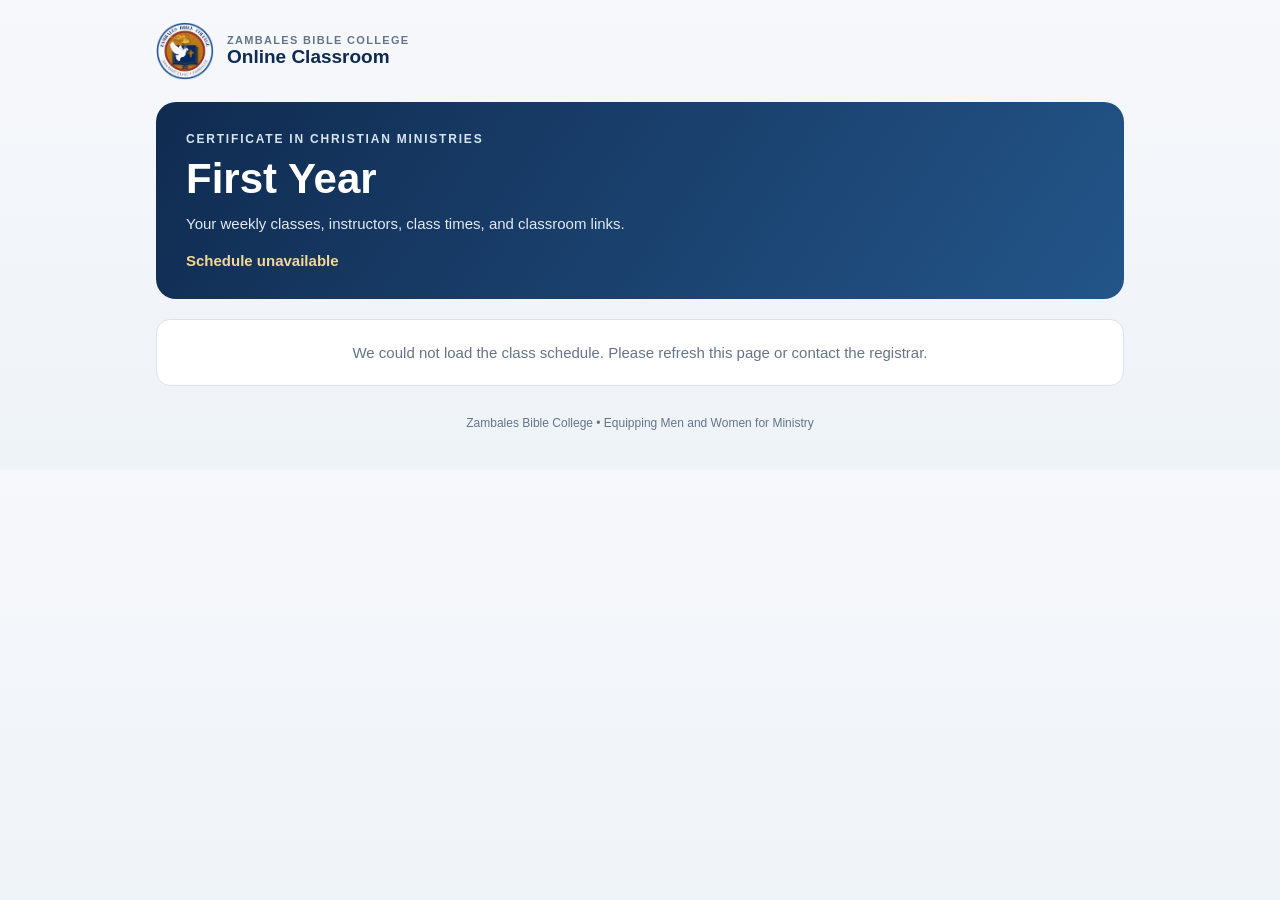
==== first-year/index.html @ dbc5b754 "Add separate CCM student schedule page" ====
<!doctype html>
<html lang="en"><head><meta charset="utf-8"><meta name="viewport" content="width=device-width,initial-scale=1"><meta name="theme-color" content="#102b50"><title>First Year | Zambales Bible College</title><style>
:root{--navy:#102b50;--blue:#2864a5;--gold:#d5aa4b;--bg:#f3f6fa;--ink:#182538;--muted:#65748a;--line:#dce3ec}*{box-sizing:border-box}body{margin:0;background:linear-gradient(180deg,#f6f8fb,#eef3f8);font:15px Arial,sans-serif;color:var(--ink)}.wrap{max-width:1000px;margin:auto;padding:22px 16px 40px}.brand{display:flex;align-items:center;gap:13px;margin-bottom:22px}.brand img{width:58px;height:58px;object-fit:contain}.brand small{display:block;color:var(--muted);letter-spacing:.12em;text-transform:uppercase;font-weight:bold;font-size:11px}.brand strong{font-size:19px;color:var(--navy)}.hero{padding:30px;border-radius:20px;background:linear-gradient(125deg,#102b50,#235589);color:white}.hero .eyebrow{color:#d8e4f1;font-size:12px;letter-spacing:.15em;text-transform:uppercase;font-weight:bold}.hero h1{font-size:clamp(27px,5vw,42px);margin:9px 0}.hero p{color:#e1eaf3;line-height:1.6;margin:0}.meta{margin-top:16px;color:#f3d995;font-weight:bold}.day{margin-top:24px}.day h2{font-size:16px;color:var(--blue);text-transform:uppercase;letter-spacing:.12em}.classes{display:grid;grid-template-columns:repeat(2,minmax(0,1fr));gap:13px}.card{background:white;border:1px solid var(--line);border-radius:16px;padding:19px;box-shadow:0 8px 24px #102b500b}.card h3{margin:9px 0 6px;color:var(--navy);font-size:19px}.card p{margin:5px 0;color:var(--muted);line-height:1.5}.tag{display:inline-block;border-radius:30px;padding:5px 9px;background:#edf2f8;color:#254b75;font-size:11px;font-weight:bold}.time{font-weight:bold;color:var(--navy)!important;margin-top:12px!important}.join{display:block;margin-top:15px;background:var(--blue);color:white;text-decoration:none;text-align:center;padding:12px;border-radius:10px;font-weight:bold}.join.discord{background:#5865f2}.empty,.error{margin-top:20px;background:white;border:1px solid var(--line);border-radius:14px;padding:24px;color:var(--muted);text-align:center}.foot{text-align:center;color:var(--muted);font-size:12px;margin-top:30px}@media(max-width:650px){.classes{grid-template-columns:1fr}.hero{padding:23px}}
</style></head><body><main class="wrap"><div class="brand"><img src="../zbc-logo.png" alt="ZBC logo"><div><small>Zambales Bible College</small><strong>Online Classroom</strong></div></div><section class="hero"><div class="eyebrow">Certificate in Christian Ministries</div><h1>First Year</h1><p>Your weekly classes, instructors, class times, and classroom links.</p><div class="meta" id="year">Loading published schedule…</div></section><div id="content"><div class="empty">Loading your classes…</div></div><div class="foot">Zambales Bible College • Equipping Men and Women for Ministry</div></main><script>
const API="https://script.google.com/macros/s/AKfycbwOlXfCyvZQij6HZbV_InWpzK9HAzGDqfuAe1gRzCd4sul8rWANbKfItZOpfib8DpHWfg/exec",LEVEL="first-year";
function esc(s){return String(s==null?'':s).replace(/[&<>"']/g,function(c){return {'&':'&amp;','<':'&lt;','>':'&gt;','"':'&quot;',"'":'&#39;'}[c]})}
function render(data){document.getElementById('year').textContent=data.academicYear?'Academic Year '+data.academicYear:'Published class schedule';const rows=data.classes||[];if(!rows.length){document.getElementById('content').innerHTML='<div class="empty">No published classes are available yet. Please check again later or contact the registrar.</div>';return}const days=['Monday','Tuesday','Wednesday','Thursday','Friday','Saturday','Sunday'];let html='';days.forEach(function(day){const items=rows.filter(function(x){return String(x.day).toLowerCase()===day.toLowerCase()});if(!items.length)return;html+='<section class="day"><h2>'+day+'</h2><div class="classes">'+items.map(function(x){const platform=String(x.platform||'Zoom');const link=String(x.link||'');return '<article class="card"><span class="tag">'+esc(platform)+'</span><h3>'+esc(x.subject)+'</h3><p>'+esc(x.instructor)+'</p>'+(x.units?'<p>'+esc(x.units)+' units</p>':'')+'<p class="time">'+esc(x.classTime||'Time to be announced')+' • Philippine Time</p>'+(link?'<a class="join '+(platform.toLowerCase()==='discord'?'discord':'')+'" href="'+esc(link)+'" target="_blank" rel="noopener"> '+(platform.toLowerCase()==='discord'?'Open Discord Classroom':'Join Zoom Class')+' </a>':'<p class="empty">Classroom link will be posted by the registrar.</p>')+'</article>'}).join('')+'</div></section>'});document.getElementById('content').innerHTML=html||'<div class="empty">No classes have been added for this year level.</div>'}
fetch(API+'?student='+encodeURIComponent(LEVEL),{cache:'no-store'}).then(function(r){if(!r.ok)throw new Error('Unable to load schedule');return r.json()}).then(function(d){if(!d.ok)throw new Error('Schedule unavailable');render(d)}).catch(function(e){document.getElementById('content').innerHTML='<div class="error">We could not load the class schedule. Please refresh this page or contact the registrar.</div>';document.getElementById('year').textContent='Schedule unavailable';console.error(e)});
</script></body></html>
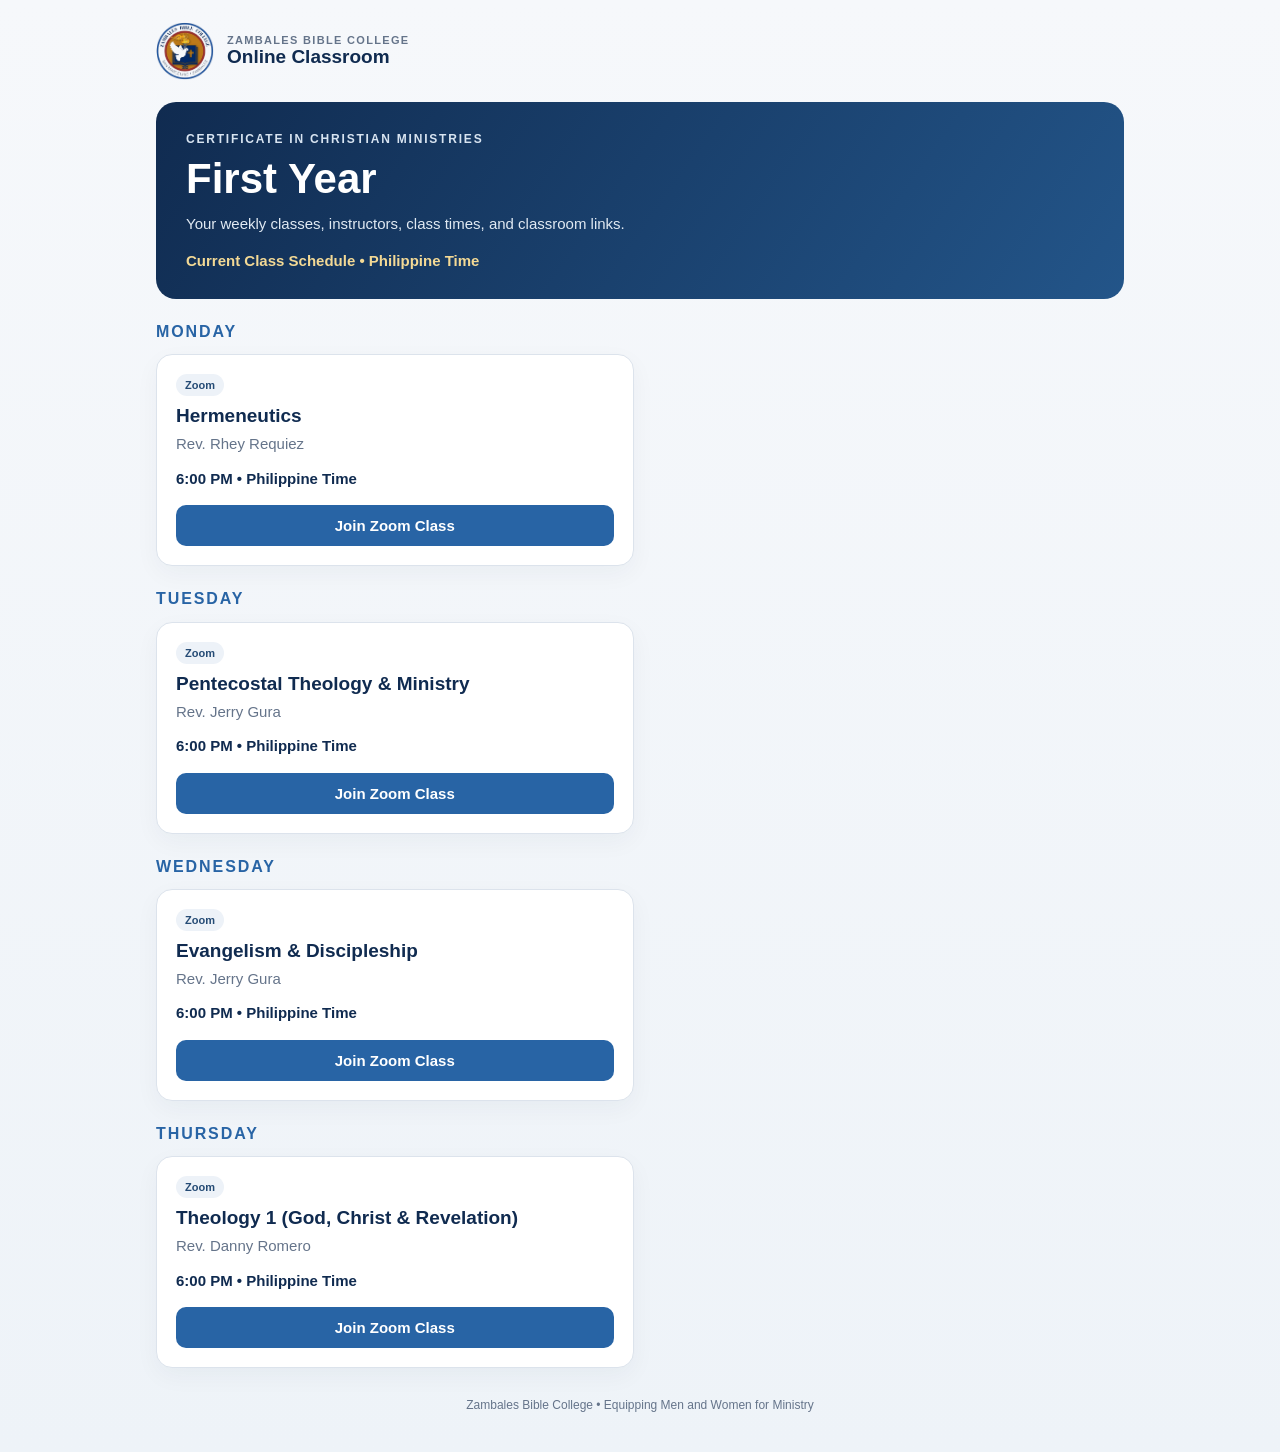
==== commit 9379f656: "Replace First Year CMS schedule with static online class timetable" ====
--- a/first-year/index.html
+++ b/first-year/index.html
@@ -2,8 +2,22 @@
 <html lang="en"><head><meta charset="utf-8"><meta name="viewport" content="width=device-width,initial-scale=1"><meta name="theme-color" content="#102b50"><title>First Year | Zambales Bible College</title><style>
 :root{--navy:#102b50;--blue:#2864a5;--gold:#d5aa4b;--bg:#f3f6fa;--ink:#182538;--muted:#65748a;--line:#dce3ec}*{box-sizing:border-box}body{margin:0;background:linear-gradient(180deg,#f6f8fb,#eef3f8);font:15px Arial,sans-serif;color:var(--ink)}.wrap{max-width:1000px;margin:auto;padding:22px 16px 40px}.brand{display:flex;align-items:center;gap:13px;margin-bottom:22px}.brand img{width:58px;height:58px;object-fit:contain}.brand small{display:block;color:var(--muted);letter-spacing:.12em;text-transform:uppercase;font-weight:bold;font-size:11px}.brand strong{font-size:19px;color:var(--navy)}.hero{padding:30px;border-radius:20px;background:linear-gradient(125deg,#102b50,#235589);color:white}.hero .eyebrow{color:#d8e4f1;font-size:12px;letter-spacing:.15em;text-transform:uppercase;font-weight:bold}.hero h1{font-size:clamp(27px,5vw,42px);margin:9px 0}.hero p{color:#e1eaf3;line-height:1.6;margin:0}.meta{margin-top:16px;color:#f3d995;font-weight:bold}.day{margin-top:24px}.day h2{font-size:16px;color:var(--blue);text-transform:uppercase;letter-spacing:.12em}.classes{display:grid;grid-template-columns:repeat(2,minmax(0,1fr));gap:13px}.card{background:white;border:1px solid var(--line);border-radius:16px;padding:19px;box-shadow:0 8px 24px #102b500b}.card h3{margin:9px 0 6px;color:var(--navy);font-size:19px}.card p{margin:5px 0;color:var(--muted);line-height:1.5}.tag{display:inline-block;border-radius:30px;padding:5px 9px;background:#edf2f8;color:#254b75;font-size:11px;font-weight:bold}.time{font-weight:bold;color:var(--navy)!important;margin-top:12px!important}.join{display:block;margin-top:15px;background:var(--blue);color:white;text-decoration:none;text-align:center;padding:12px;border-radius:10px;font-weight:bold}.join.discord{background:#5865f2}.empty,.error{margin-top:20px;background:white;border:1px solid var(--line);border-radius:14px;padding:24px;color:var(--muted);text-align:center}.foot{text-align:center;color:var(--muted);font-size:12px;margin-top:30px}@media(max-width:650px){.classes{grid-template-columns:1fr}.hero{padding:23px}}
 </style></head><body><main class="wrap"><div class="brand"><img src="../zbc-logo.png" alt="ZBC logo"><div><small>Zambales Bible College</small><strong>Online Classroom</strong></div></div><section class="hero"><div class="eyebrow">Certificate in Christian Ministries</div><h1>First Year</h1><p>Your weekly classes, instructors, class times, and classroom links.</p><div class="meta" id="year">Loading published schedule…</div></section><div id="content"><div class="empty">Loading your classes…</div></div><div class="foot">Zambales Bible College • Equipping Men and Women for Ministry</div></main><script>
-const API="https://script.google.com/macros/s/AKfycbwOlXfCyvZQij6HZbV_InWpzK9HAzGDqfuAe1gRzCd4sul8rWANbKfItZOpfib8DpHWfg/exec",LEVEL="first-year";
+const LEVEL="First Year";
+const CLASSES=[{"day":"Monday","subject":"Hermeneutics","instructor":"Rev. Rhey Requiez","platform":"Zoom","classTime":"6:00 PM","link":"https://us02web.zoom.us/j/87439250167?pwd=MCfhDurJmrbz8yOmsdpg41OglLHf7n.1"},{"day":"Tuesday","subject":"Pentecostal Theology & Ministry","instructor":"Rev. Jerry Gura","platform":"Zoom","classTime":"6:00 PM","link":"https://zoom.us/j/96587285955?pwd=FEJyfL1feZ4Ui2o5iViJJ268tJYG01.1"},{"day":"Wednesday","subject":"Evangelism & Discipleship","instructor":"Rev. Jerry Gura","platform":"Zoom","classTime":"6:00 PM","link":"https://zoom.us/j/96587285955?pwd=FEJyfL1feZ4Ui2o5iViJJ268tJYG01.1"},{"day":"Thursday","subject":"Theology 1 (God, Christ & Revelation)","instructor":"Rev. Danny Romero","platform":"Zoom","classTime":"6:00 PM","link":"https://zoom.us/j/91571589147?pwd=jGpkKw3KY91X7jIM3Y9CMgdiM0b8O2.1#success"}];
 function esc(s){return String(s==null?'':s).replace(/[&<>"']/g,function(c){return {'&':'&amp;','<':'&lt;','>':'&gt;','"':'&quot;',"'":'&#39;'}[c]})}
-function render(data){document.getElementById('year').textContent=data.academicYear?'Academic Year '+data.academicYear:'Published class schedule';const rows=data.classes||[];if(!rows.length){document.getElementById('content').innerHTML='<div class="empty">No published classes are available yet. Please check again later or contact the registrar.</div>';return}const days=['Monday','Tuesday','Wednesday','Thursday','Friday','Saturday','Sunday'];let html='';days.forEach(function(day){const items=rows.filter(function(x){return String(x.day).toLowerCase()===day.toLowerCase()});if(!items.length)return;html+='<section class="day"><h2>'+day+'</h2><div class="classes">'+items.map(function(x){const platform=String(x.platform||'Zoom');const link=String(x.link||'');return '<article class="card"><span class="tag">'+esc(platform)+'</span><h3>'+esc(x.subject)+'</h3><p>'+esc(x.instructor)+'</p>'+(x.units?'<p>'+esc(x.units)+' units</p>':'')+'<p class="time">'+esc(x.classTime||'Time to be announced')+' • Philippine Time</p>'+(link?'<a class="join '+(platform.toLowerCase()==='discord'?'discord':'')+'" href="'+esc(link)+'" target="_blank" rel="noopener"> '+(platform.toLowerCase()==='discord'?'Open Discord Classroom':'Join Zoom Class')+' </a>':'<p class="empty">Classroom link will be posted by the registrar.</p>')+'</article>'}).join('')+'</div></section>'});document.getElementById('content').innerHTML=html||'<div class="empty">No classes have been added for this year level.</div>'}
-fetch(API+'?student='+encodeURIComponent(LEVEL),{cache:'no-store'}).then(function(r){if(!r.ok)throw new Error('Unable to load schedule');return r.json()}).then(function(d){if(!d.ok)throw new Error('Schedule unavailable');render(d)}).catch(function(e){document.getElementById('content').innerHTML='<div class="error">We could not load the class schedule. Please refresh this page or contact the registrar.</div>';document.getElementById('year').textContent='Schedule unavailable';console.error(e)});
+function render(){
+  document.getElementById('year').textContent='Current Class Schedule • Philippine Time';
+  const days=['Monday','Tuesday','Wednesday','Thursday','Friday','Saturday','Sunday'];
+  let html='';
+  days.forEach(function(day){
+    const items=CLASSES.filter(function(x){return x.day===day});
+    if(!items.length)return;
+    html+='<section class="day"><h2>'+day+'</h2><div class="classes">'+items.map(function(x){
+      const platform=String(x.platform||'Zoom');
+      return '<article class="card"><span class="tag">'+esc(platform)+'</span><h3>'+esc(x.subject)+'</h3><p>'+esc(x.instructor)+'</p><p class="time">'+esc(x.classTime)+' • Philippine Time</p><a class="join '+(platform.toLowerCase()==='discord'?'discord':'')+'" href="'+esc(x.link)+'" target="_blank" rel="noopener">'+(platform.toLowerCase()==='discord'?'Open Discord Classroom':'Join Zoom Class')+'</a></article>';
+    }).join('')+'</div></section>';
+  });
+  document.getElementById('content').innerHTML=html||'<div class="empty">No classes are listed.</div>';
+}
+render();
 </script></body></html>
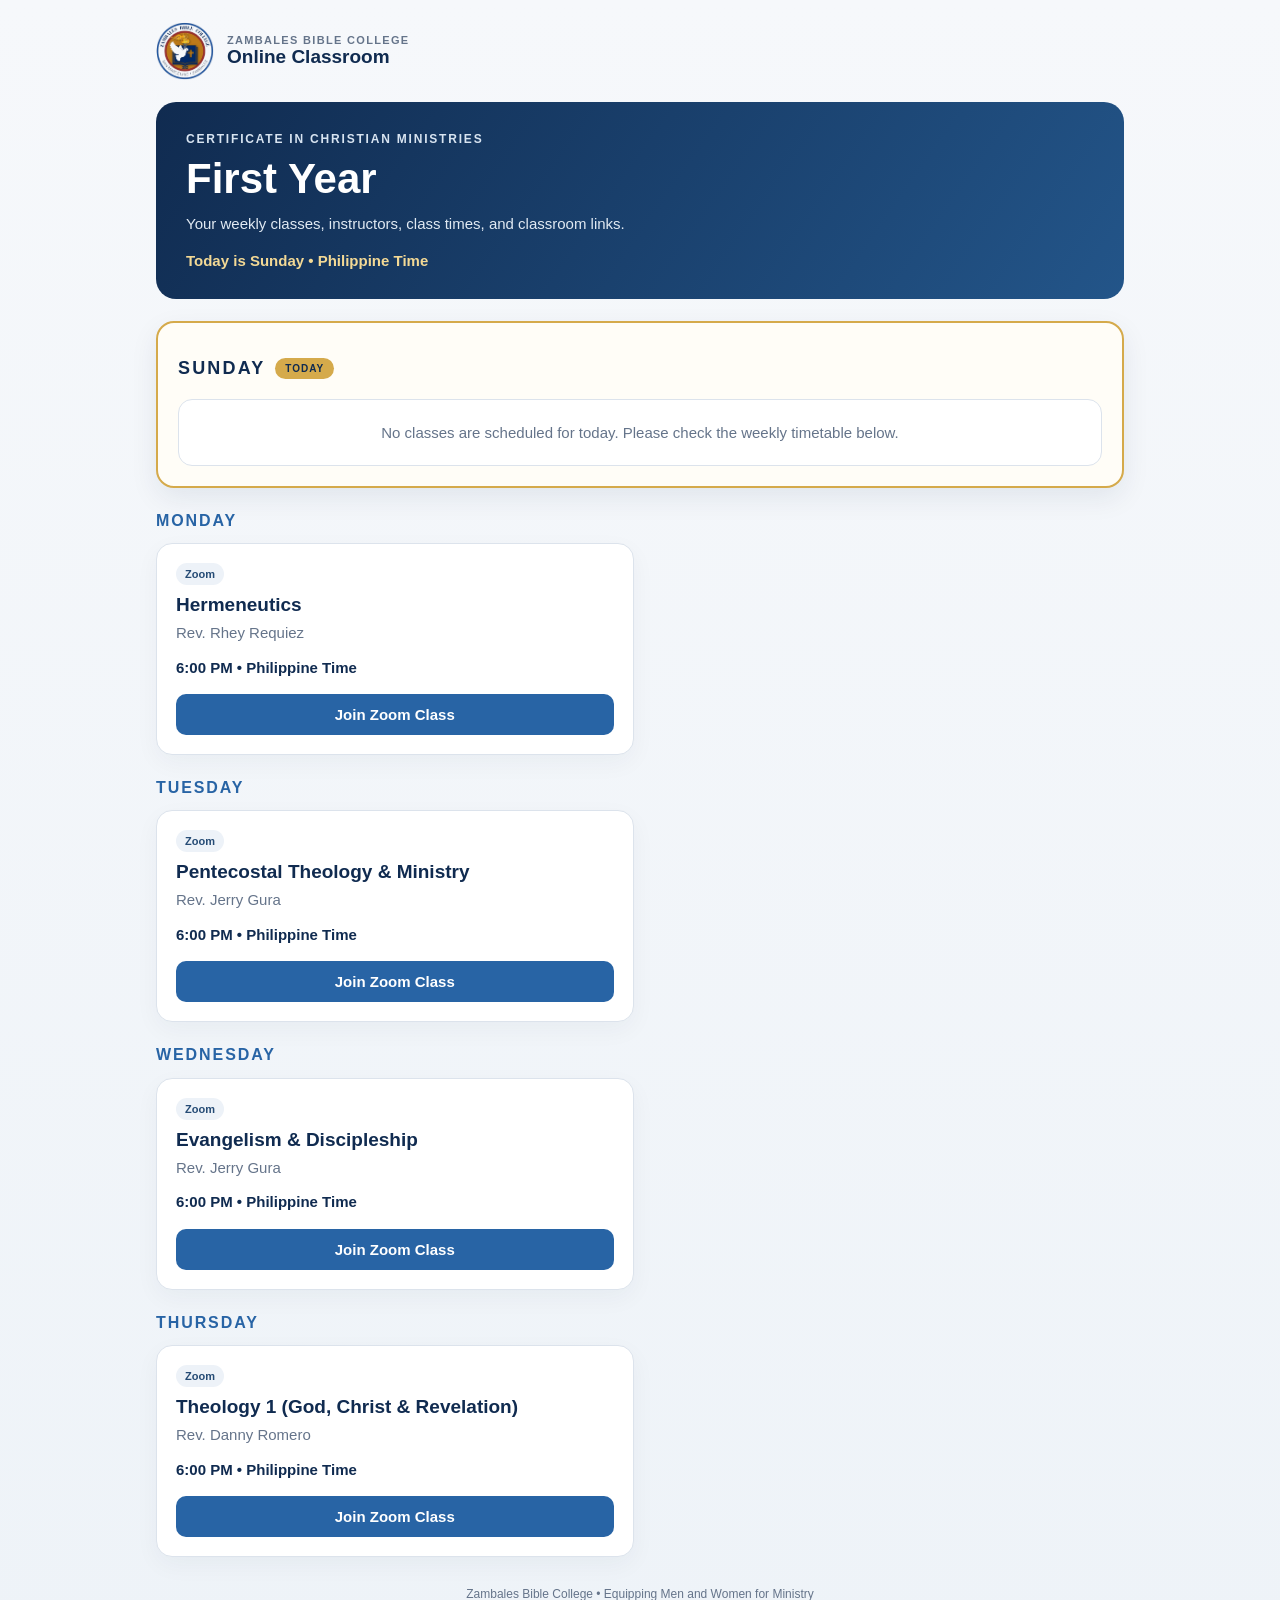
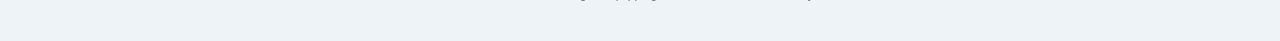
==== commit 6e5b4d27: "Highlight today's classes at top of student timetable" ====
--- a/first-year/index.html
+++ b/first-year/index.html
@@ -1,18 +1,23 @@
 <!doctype html>
 <html lang="en"><head><meta charset="utf-8"><meta name="viewport" content="width=device-width,initial-scale=1"><meta name="theme-color" content="#102b50"><title>First Year | Zambales Bible College</title><style>
-:root{--navy:#102b50;--blue:#2864a5;--gold:#d5aa4b;--bg:#f3f6fa;--ink:#182538;--muted:#65748a;--line:#dce3ec}*{box-sizing:border-box}body{margin:0;background:linear-gradient(180deg,#f6f8fb,#eef3f8);font:15px Arial,sans-serif;color:var(--ink)}.wrap{max-width:1000px;margin:auto;padding:22px 16px 40px}.brand{display:flex;align-items:center;gap:13px;margin-bottom:22px}.brand img{width:58px;height:58px;object-fit:contain}.brand small{display:block;color:var(--muted);letter-spacing:.12em;text-transform:uppercase;font-weight:bold;font-size:11px}.brand strong{font-size:19px;color:var(--navy)}.hero{padding:30px;border-radius:20px;background:linear-gradient(125deg,#102b50,#235589);color:white}.hero .eyebrow{color:#d8e4f1;font-size:12px;letter-spacing:.15em;text-transform:uppercase;font-weight:bold}.hero h1{font-size:clamp(27px,5vw,42px);margin:9px 0}.hero p{color:#e1eaf3;line-height:1.6;margin:0}.meta{margin-top:16px;color:#f3d995;font-weight:bold}.day{margin-top:24px}.day h2{font-size:16px;color:var(--blue);text-transform:uppercase;letter-spacing:.12em}.classes{display:grid;grid-template-columns:repeat(2,minmax(0,1fr));gap:13px}.card{background:white;border:1px solid var(--line);border-radius:16px;padding:19px;box-shadow:0 8px 24px #102b500b}.card h3{margin:9px 0 6px;color:var(--navy);font-size:19px}.card p{margin:5px 0;color:var(--muted);line-height:1.5}.tag{display:inline-block;border-radius:30px;padding:5px 9px;background:#edf2f8;color:#254b75;font-size:11px;font-weight:bold}.time{font-weight:bold;color:var(--navy)!important;margin-top:12px!important}.join{display:block;margin-top:15px;background:var(--blue);color:white;text-decoration:none;text-align:center;padding:12px;border-radius:10px;font-weight:bold}.join.discord{background:#5865f2}.empty,.error{margin-top:20px;background:white;border:1px solid var(--line);border-radius:14px;padding:24px;color:var(--muted);text-align:center}.foot{text-align:center;color:var(--muted);font-size:12px;margin-top:30px}@media(max-width:650px){.classes{grid-template-columns:1fr}.hero{padding:23px}}
+:root{--navy:#102b50;--blue:#2864a5;--gold:#d5aa4b;--bg:#f3f6fa;--ink:#182538;--muted:#65748a;--line:#dce3ec}*{box-sizing:border-box}body{margin:0;background:linear-gradient(180deg,#f6f8fb,#eef3f8);font:15px Arial,sans-serif;color:var(--ink)}.wrap{max-width:1000px;margin:auto;padding:22px 16px 40px}.brand{display:flex;align-items:center;gap:13px;margin-bottom:22px}.brand img{width:58px;height:58px;object-fit:contain}.brand small{display:block;color:var(--muted);letter-spacing:.12em;text-transform:uppercase;font-weight:bold;font-size:11px}.brand strong{font-size:19px;color:var(--navy)}.hero{padding:30px;border-radius:20px;background:linear-gradient(125deg,#102b50,#235589);color:white}.hero .eyebrow{color:#d8e4f1;font-size:12px;letter-spacing:.15em;text-transform:uppercase;font-weight:bold}.hero h1{font-size:clamp(27px,5vw,42px);margin:9px 0}.hero p{color:#e1eaf3;line-height:1.6;margin:0}.meta{margin-top:16px;color:#f3d995;font-weight:bold}.day{margin-top:24px}.day.today{margin-top:22px;padding:20px;border:2px solid var(--gold);border-radius:18px;background:#fffdf7;box-shadow:0 10px 28px #102b5014}.day.today h2{font-size:18px;color:var(--navy);display:flex;align-items:center;gap:10px}.today-label{display:inline-block;background:var(--gold);color:#102b50;border-radius:30px;padding:5px 10px;font-size:10px;letter-spacing:.1em}.today .card{border:1px solid #e6cf98;background:#fff;box-shadow:0 8px 24px #9b77221a}.today .card h3{font-size:clamp(24px,4vw,32px);line-height:1.2;margin:12px 0 9px}.today .card p{font-size:16px}.today .time{font-size:17px!important}.today .join{font-size:16px;padding:15px}.day h2{font-size:16px;color:var(--blue);text-transform:uppercase;letter-spacing:.12em}.classes{display:grid;grid-template-columns:repeat(2,minmax(0,1fr));gap:13px}.card{background:white;border:1px solid var(--line);border-radius:16px;padding:19px;box-shadow:0 8px 24px #102b500b}.card h3{margin:9px 0 6px;color:var(--navy);font-size:19px}.card p{margin:5px 0;color:var(--muted);line-height:1.5}.tag{display:inline-block;border-radius:30px;padding:5px 9px;background:#edf2f8;color:#254b75;font-size:11px;font-weight:bold}.time{font-weight:bold;color:var(--navy)!important;margin-top:12px!important}.join{display:block;margin-top:15px;background:var(--blue);color:white;text-decoration:none;text-align:center;padding:12px;border-radius:10px;font-weight:bold}.join.discord{background:#5865f2}.empty,.error{margin-top:20px;background:white;border:1px solid var(--line);border-radius:14px;padding:24px;color:var(--muted);text-align:center}.foot{text-align:center;color:var(--muted);font-size:12px;margin-top:30px}@media(max-width:650px){.classes{grid-template-columns:1fr}.hero{padding:23px}}
 </style></head><body><main class="wrap"><div class="brand"><img src="../zbc-logo.png" alt="ZBC logo"><div><small>Zambales Bible College</small><strong>Online Classroom</strong></div></div><section class="hero"><div class="eyebrow">Certificate in Christian Ministries</div><h1>First Year</h1><p>Your weekly classes, instructors, class times, and classroom links.</p><div class="meta" id="year">Loading published schedule…</div></section><div id="content"><div class="empty">Loading your classes…</div></div><div class="foot">Zambales Bible College • Equipping Men and Women for Ministry</div></main><script>
 const LEVEL="First Year";
 const CLASSES=[{"day":"Monday","subject":"Hermeneutics","instructor":"Rev. Rhey Requiez","platform":"Zoom","classTime":"6:00 PM","link":"https://us02web.zoom.us/j/87439250167?pwd=MCfhDurJmrbz8yOmsdpg41OglLHf7n.1"},{"day":"Tuesday","subject":"Pentecostal Theology & Ministry","instructor":"Rev. Jerry Gura","platform":"Zoom","classTime":"6:00 PM","link":"https://zoom.us/j/96587285955?pwd=FEJyfL1feZ4Ui2o5iViJJ268tJYG01.1"},{"day":"Wednesday","subject":"Evangelism & Discipleship","instructor":"Rev. Jerry Gura","platform":"Zoom","classTime":"6:00 PM","link":"https://zoom.us/j/96587285955?pwd=FEJyfL1feZ4Ui2o5iViJJ268tJYG01.1"},{"day":"Thursday","subject":"Theology 1 (God, Christ & Revelation)","instructor":"Rev. Danny Romero","platform":"Zoom","classTime":"6:00 PM","link":"https://zoom.us/j/91571589147?pwd=jGpkKw3KY91X7jIM3Y9CMgdiM0b8O2.1#success"}];
 function esc(s){return String(s==null?'':s).replace(/[&<>"']/g,function(c){return {'&':'&amp;','<':'&lt;','>':'&gt;','"':'&quot;',"'":'&#39;'}[c]})}
 function render(){
-  document.getElementById('year').textContent='Current Class Schedule • Philippine Time';
   const days=['Monday','Tuesday','Wednesday','Thursday','Friday','Saturday','Sunday'];
+  const today=new Intl.DateTimeFormat('en-US',{weekday:'long',timeZone:'Asia/Manila'}).format(new Date());
+  document.getElementById('year').textContent='Today is '+today+' • Philippine Time';
+  const ordered=[today].concat(days.filter(function(d){return d!==today}));
   let html='';
-  days.forEach(function(day){
+  ordered.forEach(function(day){
+    const isToday=day===today;
     const items=CLASSES.filter(function(x){return x.day===day});
-    if(!items.length)return;
-    html+='<section class="day"><h2>'+day+'</h2><div class="classes">'+items.map(function(x){
+    if(!items.length && !isToday)return;
+    html+='<section class="day '+(isToday?'today':'')+'"><h2>'+day+(isToday?' <span class="today-label">TODAY</span>':'')+'</h2>';
+    if(!items.length){html+='<div class="empty">No classes are scheduled for today. Please check the weekly timetable below.</div></section>';return}
+    html+='<div class="classes">'+items.map(function(x){
       const platform=String(x.platform||'Zoom');
       return '<article class="card"><span class="tag">'+esc(platform)+'</span><h3>'+esc(x.subject)+'</h3><p>'+esc(x.instructor)+'</p><p class="time">'+esc(x.classTime)+' • Philippine Time</p><a class="join '+(platform.toLowerCase()==='discord'?'discord':'')+'" href="'+esc(x.link)+'" target="_blank" rel="noopener">'+(platform.toLowerCase()==='discord'?'Open Discord Classroom':'Join Zoom Class')+'</a></article>';
     }).join('')+'</div></section>';
